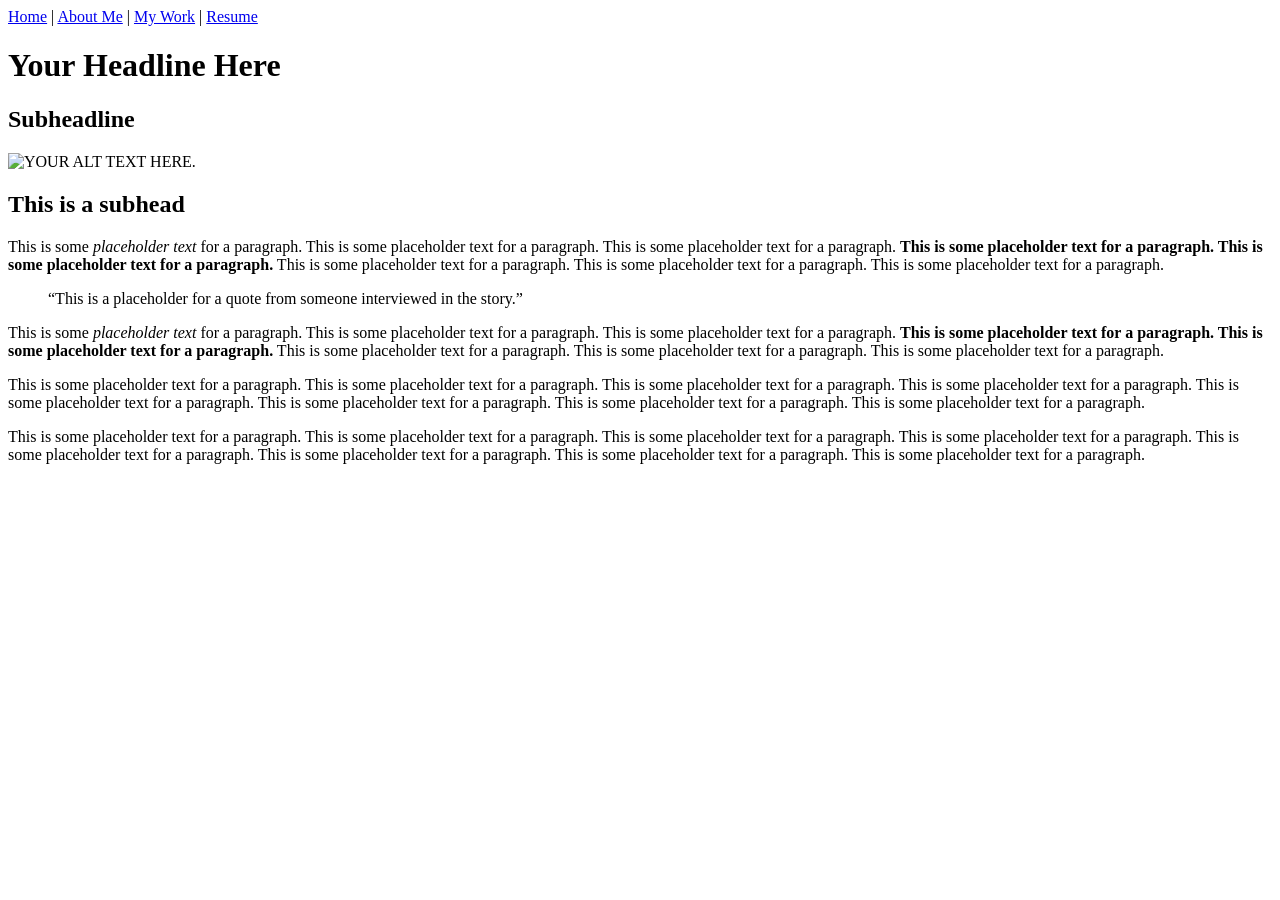
==== index.html @ 3f9091e5 "Add files via upload" ====
<html>

    <head>

        <title>
            Meet Dan Pacheco
        </title>        

        <link rel="stylesheet" href="main.css">

    </head>

    <body>


    <header>    

        <nav>
            <a href="index.html">Home</a>
             
            | <a href="about/index.html">About Me</a> 
            | 
            <a href="work/index.html">My Work</a> 
            | 
            <a href="resume/index.html">Resume</a>
        </nav>

    </header>

        <h1>
           Your Headline Here

            <!--  -->
            <!-- This is a comment -->

        </h1>

        <h2>
            Subheadline
        </h2>    
        

        <img src="YOURIMAGEHERE.png" alt="YOUR ALT TEXT HERE.">



        <h2>
            This is a subhead
        </h2>

        <p>
            This is some <i>placeholder text</i> for a paragraph. This is some placeholder text for a paragraph. This is some placeholder text for a paragraph. <b>This is some placeholder text for a paragraph. This is some placeholder text for a paragraph.</b> This is some placeholder text for a paragraph. This is some placeholder text for a paragraph. This is some placeholder text for a paragraph. 
        </p>

        <blockquote>
            &ldquo;This is a placeholder for a quote from someone interviewed in the story.&rdquo;
        </blockquote>

         <p>
            This is some <i>placeholder text</i> for a paragraph. This is some placeholder text for a paragraph. This is some placeholder text for a paragraph. <b>This is some placeholder text for a paragraph. This is some placeholder text for a paragraph.</b> This is some placeholder text for a paragraph. This is some placeholder text for a paragraph. This is some placeholder text for a paragraph. 
        </p>

        <p>
            This is some placeholder text for a paragraph. This is some placeholder text for a paragraph. This is some placeholder text for a paragraph. This is some placeholder text for a paragraph. This is some placeholder text for a paragraph. This is some placeholder text for a paragraph. This is some placeholder text for a paragraph. This is some placeholder text for a paragraph. 
        </p>

        <p>
            This is some placeholder text for a paragraph. This is some placeholder text for a paragraph. This is some placeholder text for a paragraph. This is some placeholder text for a paragraph. This is some placeholder text for a paragraph. This is some placeholder text for a paragraph. This is some placeholder text for a paragraph. This is some placeholder text for a paragraph. 
        </p>

    </body>

</html>
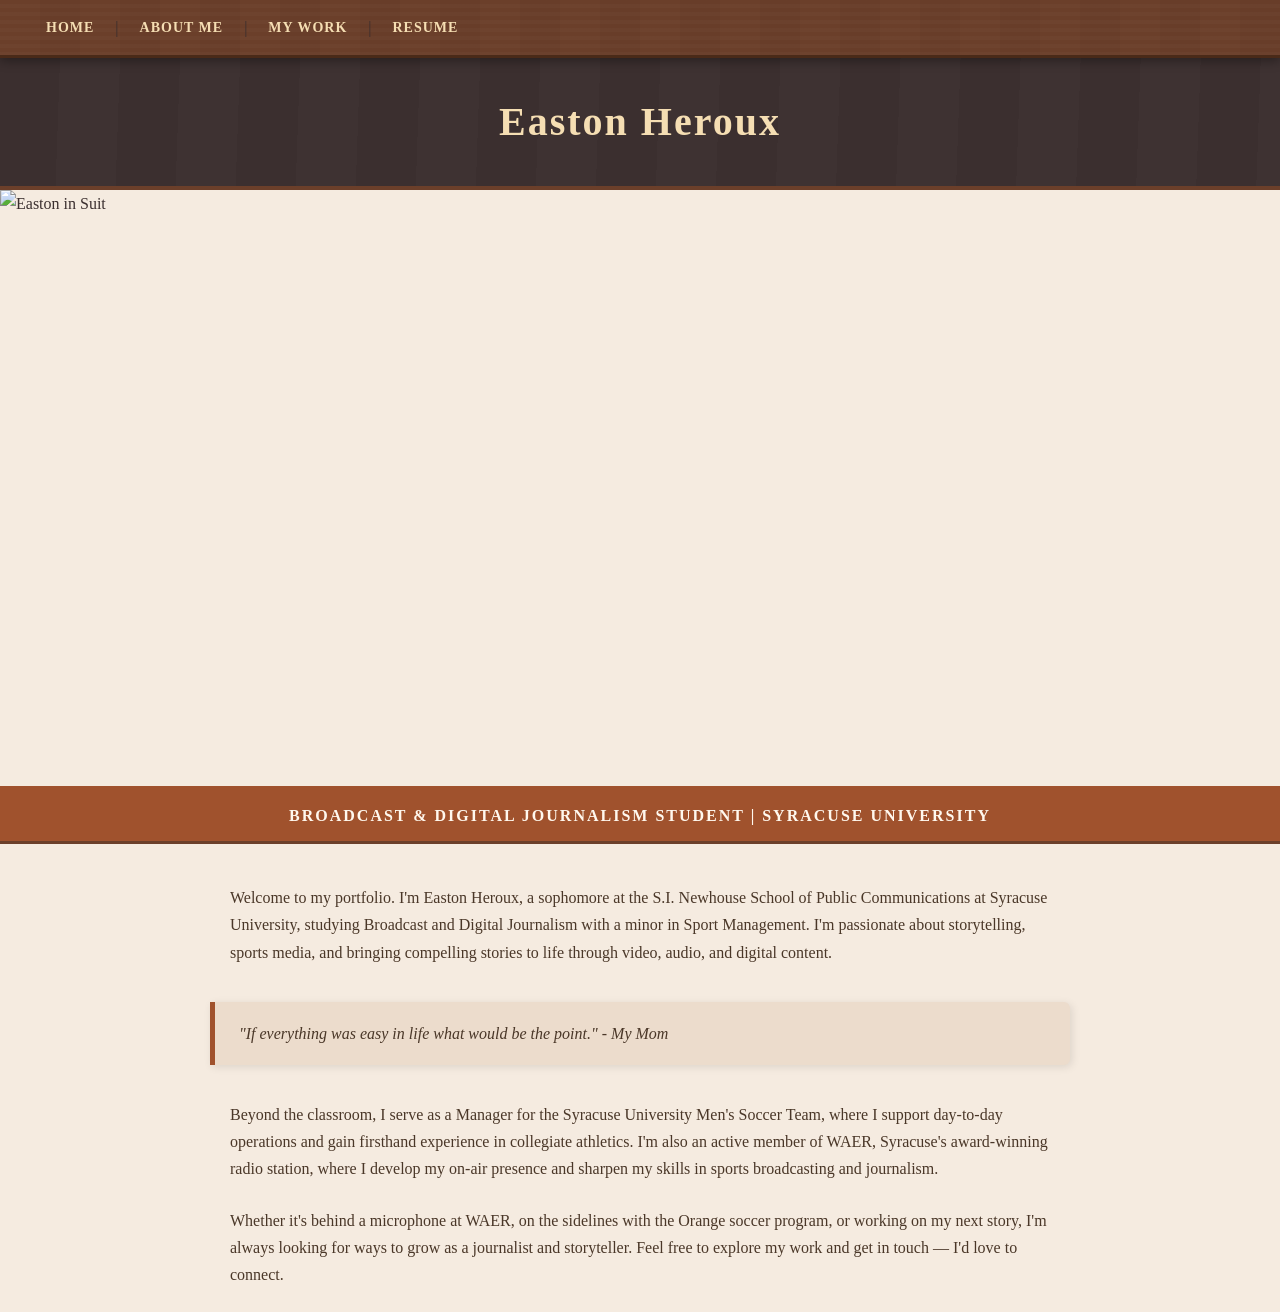
==== commit dca830ef: "Add files via upload Commit" ====
--- a/index.html
+++ b/index.html
@@ -1,74 +1,53 @@
+<!DOCTYPE html>
+<html lang="en">
+<head>
+    <meta charset="UTF-8">
+    <meta name="viewport" content="width=device-width, initial-scale=1.0">
+    <title>Easton Heroux</title>
+    <link rel="stylesheet" href="style.css">
+</head>
+<body>
 
-<html>
+<header>
+    <nav>
+        <a href="index.html">Home</a> |
+        <a href="about/index.html">About Me</a> |
+        <a href="work/index.html">My Work</a> |
+        <a href="resume/index.html">Resume</a>
+    </nav>
+</header>
 
-    <head>
-
-        <title>
-            Meet Dan Pacheco
-        </title>        
-
-        <link rel="stylesheet" href="main.css">
-
-    </head>
-
-    <body>
-
-
-    <header>    
-
-        <nav>
-            <a href="index.html">Home</a>
-             
-            | <a href="about/index.html">About Me</a> 
-            | 
-            <a href="work/index.html">My Work</a> 
-            | 
-            <a href="resume/index.html">Resume</a>
-        </nav>
-
-    </header>
-
-        <h1>
-           Your Headline Here
-
-            <!--  -->
-            <!-- This is a comment -->
-
-        </h1>
-
-        <h2>
-            Subheadline
-        </h2>    
-        
-
-        <img src="YOURIMAGEHERE.png" alt="YOUR ALT TEXT HERE.">
+<h1>Easton Heroux</h1>
 
 
 
-        <h2>
-            This is a subhead
-        </h2>
+<img class="profile-img"src="Me Pic.jpeg" alt="Easton in Suit" height="300">
 
-        <p>
-            This is some <i>placeholder text</i> for a paragraph. This is some placeholder text for a paragraph. This is some placeholder text for a paragraph. <b>This is some placeholder text for a paragraph. This is some placeholder text for a paragraph.</b> This is some placeholder text for a paragraph. This is some placeholder text for a paragraph. This is some placeholder text for a paragraph. 
-        </p>
+<h2>Broadcast & Digital Journalism Student | Syracuse University</h2>
 
-        <blockquote>
-            &ldquo;This is a placeholder for a quote from someone interviewed in the story.&rdquo;
-        </blockquote>
+<p>
+    Welcome to my portfolio. I'm Easton Heroux, a sophomore at the S.I. Newhouse School 
+    of Public Communications at Syracuse University, studying Broadcast and Digital Journalism 
+    with a minor in Sport Management. I'm passionate about storytelling, sports media, and 
+    bringing compelling stories to life through video, audio, and digital content.
+</p>
 
-         <p>
-            This is some <i>placeholder text</i> for a paragraph. This is some placeholder text for a paragraph. This is some placeholder text for a paragraph. <b>This is some placeholder text for a paragraph. This is some placeholder text for a paragraph.</b> This is some placeholder text for a paragraph. This is some placeholder text for a paragraph. This is some placeholder text for a paragraph. 
-        </p>
+<blockquote>
+    <p>"If everything was easy in life what would be the point." - My Mom</p>
+</blockquote>
 
-        <p>
-            This is some placeholder text for a paragraph. This is some placeholder text for a paragraph. This is some placeholder text for a paragraph. This is some placeholder text for a paragraph. This is some placeholder text for a paragraph. This is some placeholder text for a paragraph. This is some placeholder text for a paragraph. This is some placeholder text for a paragraph. 
-        </p>
+<p>
+    Beyond the classroom, I serve as a Manager for the Syracuse University Men's Soccer Team, 
+    where I support day-to-day operations and gain firsthand experience in collegiate athletics. 
+    I'm also an active member of WAER, Syracuse's award-winning radio station, where I develop 
+    my on-air presence and sharpen my skills in sports broadcasting and journalism.
+</p>
 
-        <p>
-            This is some placeholder text for a paragraph. This is some placeholder text for a paragraph. This is some placeholder text for a paragraph. This is some placeholder text for a paragraph. This is some placeholder text for a paragraph. This is some placeholder text for a paragraph. This is some placeholder text for a paragraph. This is some placeholder text for a paragraph. 
-        </p>
+<p>
+    Whether it's behind a microphone at WAER, on the sidelines with the Orange soccer program, 
+    or working on my next story, I'm always looking for ways to grow as a journalist and storyteller. 
+    Feel free to explore my work and get in touch — I'd love to connect.
+</p>
 
-    </body>
-
+</body>
 </html>
--- a/style.css
+++ b/style.css
@@ -0,0 +1,173 @@
+/* ── Reset & Base ── */
+* {
+    margin: 0;
+    padding: 0;
+    box-sizing: border-box;
+}
+
+body {
+    font-family: 'Georgia', serif;
+    background-color: #f5ebe0;
+    color: #3b2f2f;
+    line-height: 1.7;
+  overflow-y: scroll;
+}
+
+
+/* ── Header & Nav ── */
+header {
+    background-color: #6b3f2a;
+    background-image:
+        repeating-linear-gradient(
+            90deg,
+            transparent,
+            transparent 40px,
+            rgba(0,0,0,0.03) 40px,
+            rgba(0,0,0,0.03) 80px
+        ),
+        repeating-linear-gradient(
+            180deg,
+            transparent,
+            transparent 4px,
+            rgba(255,255,255,0.02) 4px,
+            rgba(255,255,255,0.02) 8px
+        );
+    padding: 0 30px;
+    position: sticky;
+    top: 0;
+    z-index: 100;
+    box-shadow: 0 3px 10px rgba(0, 0, 0, 0.35);
+    border-bottom: 3px solid #4a2a18;
+}
+
+nav {
+    display: flex;
+    gap: 5px;
+    align-items: center;
+    height: 55px;
+}
+
+nav a {
+    color: #f5deb3;
+    text-decoration: none;
+    font-size: 14px;
+    font-weight: bold;
+    text-transform: uppercase;
+    letter-spacing: 1px;
+    padding: 7px 16px;
+    border-radius: 4px;
+    transition: background-color 0.2s ease, color 0.2s ease;
+}
+
+nav a:hover {
+    background-color: #4a2a18;
+    color: #fff8ee;
+}
+
+
+h1 {
+    background-color: #3b2f2f;
+    background-image:
+        repeating-linear-gradient(
+            92deg,
+            transparent,
+            transparent 60px,
+            rgba(255,255,255,0.015) 60px,
+            rgba(255,255,255,0.015) 120px
+        );
+    color: #f5deb3;
+    font-size: 40px;
+    font-weight: 900;
+    letter-spacing: 2px;
+    padding: 30px 20px;
+    text-align: center;
+    width: 100%;
+    border-bottom: 4px solid #6b3f2a;
+}
+
+
+.profile-img {
+    width: 100%;
+    max-width: 100%;
+    height: 600px;
+    object-fit: cover;
+    object-position: top;
+    display: block;
+    margin: 0 auto;
+    border-bottom: 4px solid #a0522d;
+    
+
+}
+
+.resume-img {
+    width: 100%;
+    max-width: 500px;
+    height: 600px;  
+    display: block;
+    margin: 0 auto;
+    border-bottom: 4px solid #a0522d;
+    }
+
+
+
+/* ── H2 – Subheading ── */
+h2 {
+    background-color: #a0522d;
+    color: #fff8ee;
+    font-size: 16px;
+    font-weight: bold;
+    text-transform: uppercase;
+    letter-spacing: 2px;
+    padding: 12px 20px;
+    text-align: center;
+    width: 100%;
+    border-bottom: 3px solid #6b3f2a;
+    margin-bottom: 40px;
+}
+
+/* ── Content Wrapper ── */
+main, .content {
+    max-width: 860px;
+    margin: 0 auto;
+    padding: 20px;
+}
+
+/* ── Paragraphs ── */
+p {
+    font-size: 16px;
+    color: #4a3728;
+    max-width: 860px;
+    margin: 0 auto 24px auto;
+    padding: 0 20px;
+}
+
+/* ── Blockquote ── */
+blockquote {
+    border-left: 5px solid #a0522d;
+    background-color: #ecdccc;
+    padding: 18px 24px;
+    margin: 36px auto;
+    max-width: 860px;
+    font-style: italic;
+    font-size: 20px;
+    color: #3b2f2f;
+    border-radius: 0 6px 6px 0;
+    box-shadow: 2px 2px 8px rgba(0,0,0,0.1);
+}
+
+blockquote p {
+    margin: 0;
+    padding: 0;
+}
+
+
+footer {
+    background-color: #3b2f2f;
+    color: #c4a882;
+    text-align: center;
+    padding: 24px;
+    font-size: 13px;
+    margin-top: 60px;
+    letter-spacing: 1px;
+    border-top: 3px solid #6b3f2a;
+}
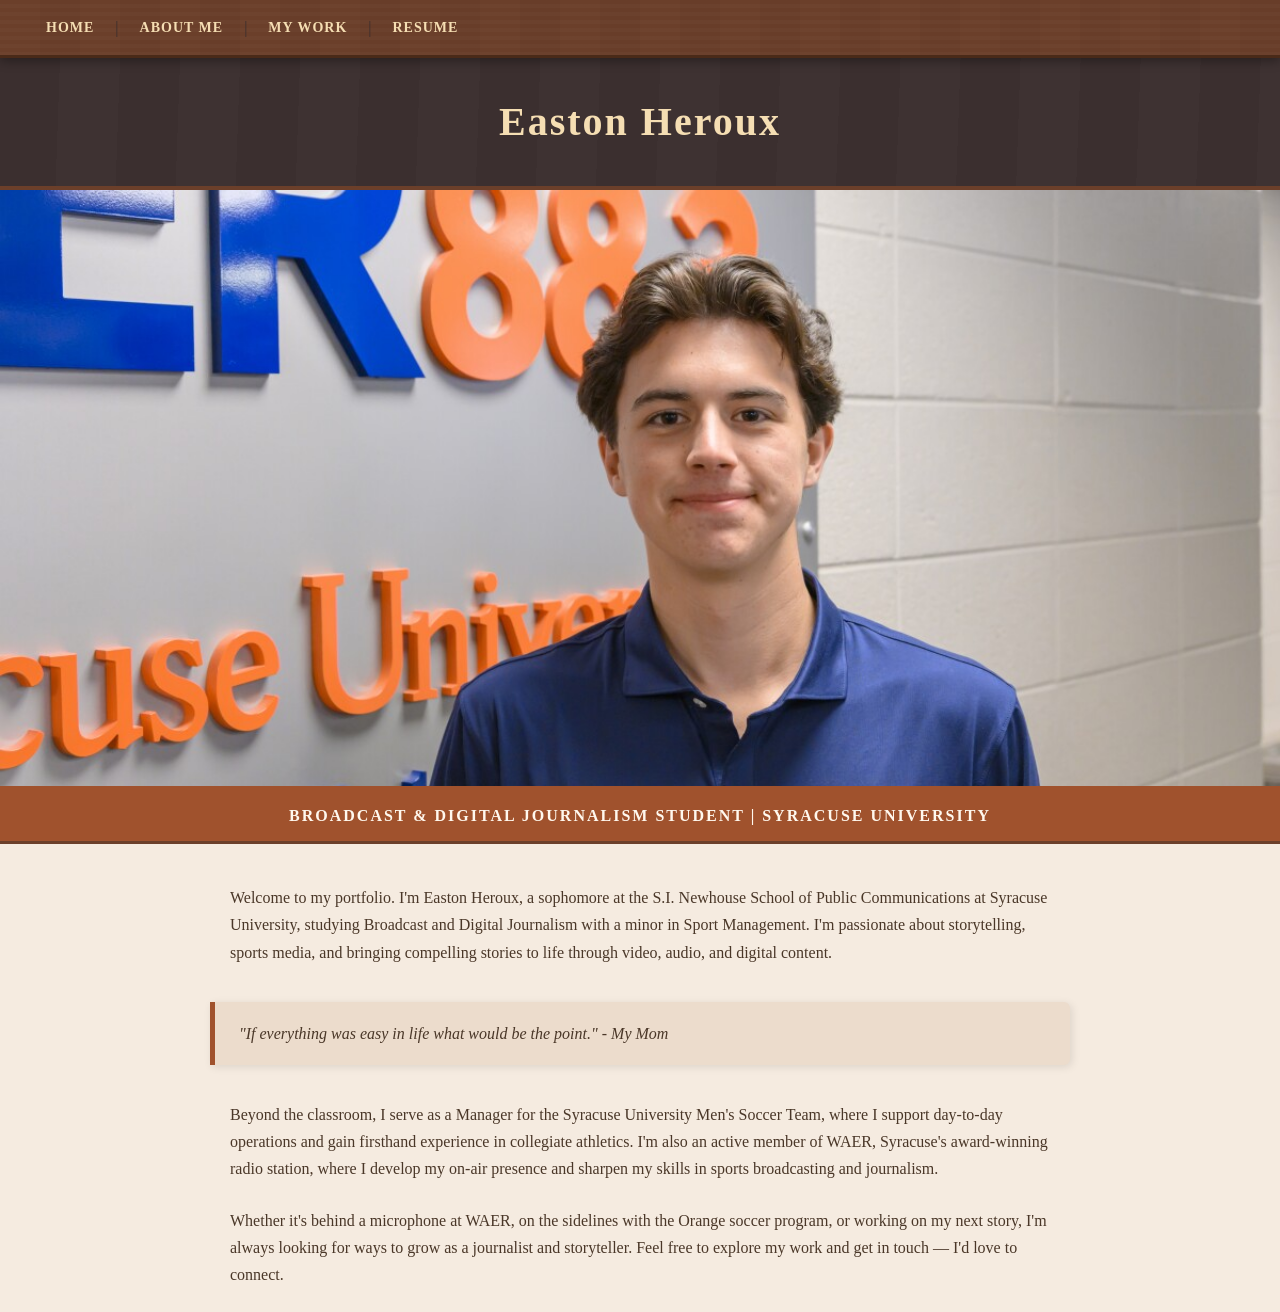
==== commit 710d3018: "Add files via upload commit final time" ====
--- a/index.html
+++ b/index.html
@@ -21,7 +21,7 @@
 
 
 
-<img class="profile-img"src="Me Pic.jpeg" alt="Easton in Suit" height="300">
+<img class="profile-img"src="me-pic.jpeg" alt="Easton in Suit" height="300">
 
 <h2>Broadcast & Digital Journalism Student | Syracuse University</h2>
 
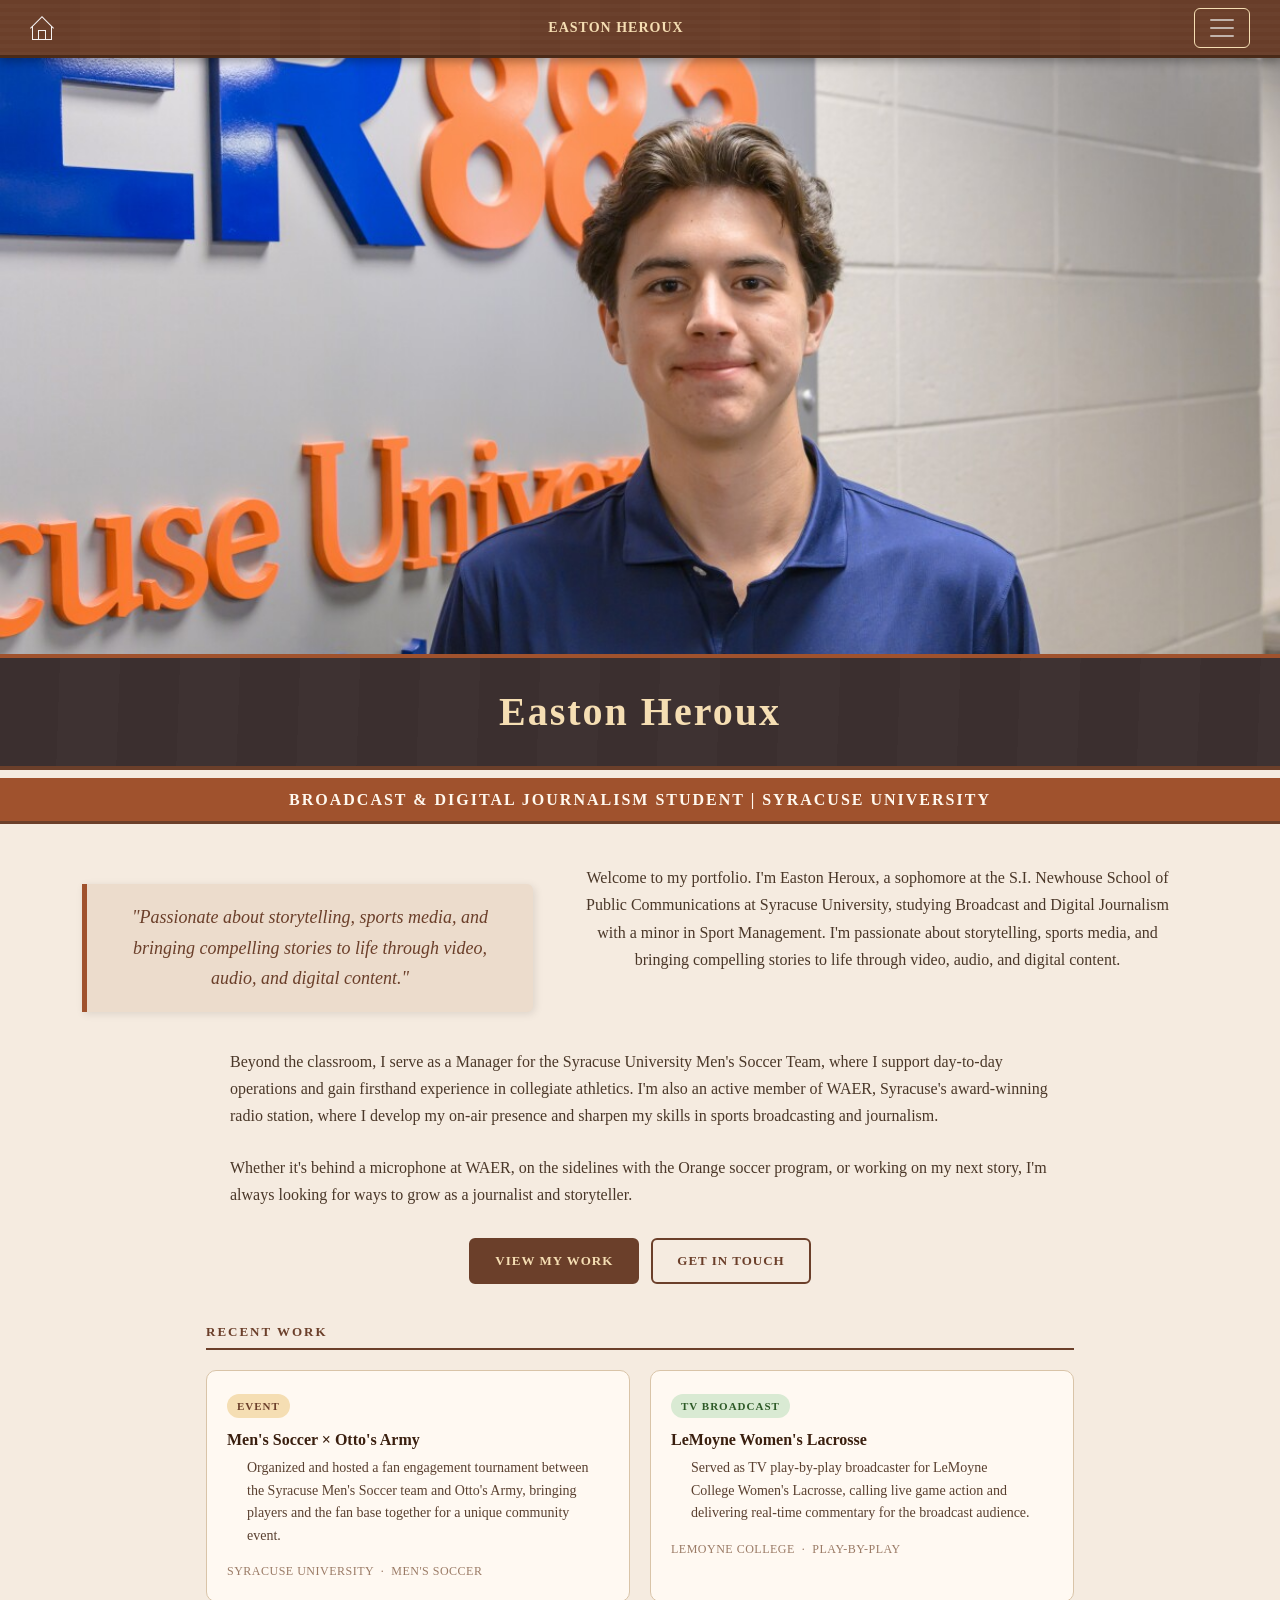
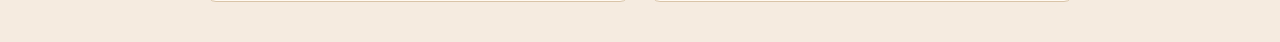
==== commit 41928a37: "Add files via upload New index" ====
--- a/index.html
+++ b/index.html
@@ -1,53 +1,206 @@
 <!DOCTYPE html>
 <html lang="en">
 <head>
-    <meta charset="UTF-8">
-    <meta name="viewport" content="width=device-width, initial-scale=1.0">
-    <title>Easton Heroux</title>
-    <link rel="stylesheet" href="style.css">
+<meta charset="UTF-8">
+<meta name="viewport" content="width=device-width, initial-scale=1.0">
+<title>Easton Heroux</title>
+<link href="https://cdn.jsdelivr.net/npm/bootstrap@5.3.8/dist/css/bootstrap.min.css" rel="stylesheet" integrity="sha384-sRIl4kxILFvY47J16cr9ZwB07vP4J8+LH7qKQnuqkuIAvNWLzeN8tE5YBujZqJLB" crossorigin="anonymous">
+<link rel="stylesheet" href="style.css">
+<style>
+  /* Scroll fade-in */
+  .fade-in {
+    opacity: 0;
+    transform: translateY(20px);
+    transition: opacity 0.6s ease, transform 0.6s ease;
+  }
+  .fade-in.visible {
+    opacity: 1;
+    transform: translateY(0);
+  }
+
+  /* CTA buttons */
+  .cta-buttons {
+    display: flex;
+    gap: 12px;
+    justify-content: center;
+    margin: 30px 0;
+    flex-wrap: wrap;
+  }
+  .cta-btn {
+    display: inline-block;
+    padding: 10px 24px;
+    font-size: 13px;
+    font-weight: bold;
+    text-transform: uppercase;
+    letter-spacing: 1px;
+    border-radius: 6px;
+    text-decoration: none;
+    transition: background-color 0.2s ease, transform 0.15s ease;
+  }
+  .cta-btn-primary {
+    background-color: #6b3f2a;
+    color: #f5deb3;
+    border: 2px solid #6b3f2a;
+  }
+  .cta-btn-primary:hover {
+    background-color: #4a2a18;
+    color: #f5deb3;
+    transform: translateY(-2px);
+  }
+  .cta-btn-secondary {
+    background-color: transparent;
+    color: #6b3f2a;
+    border: 2px solid #6b3f2a;
+  }
+  .cta-btn-secondary:hover {
+    background-color: #6b3f2a;
+    color: #f5deb3;
+    transform: translateY(-2px);
+  }
+
+  /* Recent Work */
+  .recent-work-section {
+    margin: 40px auto;
+    max-width: 900px;
+    padding: 0 16px;
+  }
+  .recent-work-section h3 {
+    font-size: 13px;
+    font-weight: bold;
+    text-transform: uppercase;
+    letter-spacing: 2px;
+    color: #6b3f2a;
+    margin-bottom: 20px;
+    border-bottom: 2px solid #6b3f2a;
+    padding-bottom: 8px;
+  }
+  .work-cards {
+    display: grid;
+    grid-template-columns: repeat(auto-fit, minmax(260px, 1fr));
+    gap: 20px;
+  }
+  .work-card {
+    background-color: #fff9f2;
+    border: 1px solid #d9c4a8;
+    border-radius: 10px;
+    padding: 20px;
+    transition: transform 0.2s ease, box-shadow 0.2s ease;
+  }
+  .work-card:hover {
+    transform: translateY(-3px);
+    box-shadow: 0 6px 18px rgba(107, 63, 42, 0.12);
+  }
+  .work-type-badge {
+    display: inline-block;
+    font-size: 11px;
+    font-weight: bold;
+    text-transform: uppercase;
+    letter-spacing: 1px;
+    padding: 3px 10px;
+    border-radius: 20px;
+    margin-bottom: 12px;
+  }
+  .badge-event { background-color: #f5deb3; color: #6b3f2a; }
+  .badge-broadcast { background-color: #d9ead3; color: #2d5a27; }
+  .work-card h4 { font-size: 16px; font-weight: bold; color: #3a1f0f; margin-bottom: 8px; }
+  .work-card p { font-size: 14px; color: #5a4030; line-height: 1.6; margin-bottom: 0; }
+  .work-card-footer { margin-top: 14px; font-size: 12px; color: #9a7a65; text-transform: uppercase; letter-spacing: 0.5px; }
+</style>
 </head>
 <body>
-
 <header>
-    <nav>
-        <a href="index.html">Home</a> |
-        <a href="about/index.html">About Me</a> |
-        <a href="work/index.html">My Work</a> |
-        <a href="resume/index.html">Resume</a>
-    </nav>
+<nav class="navbar" style="padding: 0;">
+<div class="container-fluid" style="padding: 0;">
+  <svg fill="#f5f2f2" width="24" height="24" xmlns="http://www.w3.org/2000/svg" fill-rule="evenodd" clip-rule="evenodd"><path d="M22 11.414v12.586h-20v-12.586l-1.293 1.293-.707-.707 12-12 12 12-.707.707-1.293-1.293zm-6 11.586h5v-12.586l-9-9-9 9v12.586h5v-9h8v9zm-1-7.889h-6v7.778h6v-7.778z"/></svg>
+<a class="navbar-brand" href="index.html" style="color: #f5deb3; font-size: 14px; font-weight: bold; text-transform: uppercase; letter-spacing: 1px;">Easton Heroux</a>
+<button class="navbar-toggler" type="button" data-bs-toggle="collapse" data-bs-target="#navbarNav" style="border-color: #f5deb3;">
+<span class="navbar-toggler-icon" style="filter: invert(1);"></span>
+</button>
+<div class="collapse navbar-collapse w-auto" id="navbarNav">
+<ul class="navbar-nav ms-auto px-3 py-2 rounded" style="background-color: #6b3f2a; border: 1px solid #4a2a18;">
+<li class="nav-item"><a class="nav-link" href="index.html" style="color: #f5deb3; font-size: 14px; font-weight: bold; text-transform: uppercase; letter-spacing: 1px;">Home</a></li>
+<li class="nav-item"><a class="nav-link" href="about/index.html" style="color: #f5deb3; font-size: 14px; font-weight: bold; text-transform: uppercase; letter-spacing: 1px;">About Me</a></li>
+<li class="nav-item"><a class="nav-link" href="work/index.html" style="color: #f5deb3; font-size: 14px; font-weight: bold; text-transform: uppercase; letter-spacing: 1px;">My Work</a></li>
+<li class="nav-item"><a class="nav-link" href="resume/index.html" style="color: #f5deb3; font-size: 14px; font-weight: bold; text-transform: uppercase; letter-spacing: 1px;">Resume</a></li>
+</ul>
+</div>
+</div>
+</nav>
 </header>
 
+<img class="profile-img" src="me-pic.jpeg" alt="Easton in Suit" height="300">
 <h1>Easton Heroux</h1>
-
-
-
-<img class="profile-img"src="me-pic.jpeg" alt="Easton in Suit" height="300">
-
 <h2>Broadcast & Digital Journalism Student | Syracuse University</h2>
 
-<p>
-    Welcome to my portfolio. I'm Easton Heroux, a sophomore at the S.I. Newhouse School 
-    of Public Communications at Syracuse University, studying Broadcast and Digital Journalism 
-    with a minor in Sport Management. I'm passionate about storytelling, sports media, and 
-    bringing compelling stories to life through video, audio, and digital content.
+<div class="container text-center">
+<div class="row">
+<div class="col-sm-5">
+<blockquote class="fade-in" style="font-size: 18px; font-style: italic; color: #6b3f2a; margin-top: 20px;">
+  "Passionate about storytelling, sports media, and bringing compelling stories to life through video, audio, and digital content."
+</blockquote>
+</div>
+<div class="col-sm-7">
+<p class="fade-in">
+  Welcome to my portfolio. I'm Easton Heroux, a sophomore at the S.I. Newhouse School
+  of Public Communications at Syracuse University, studying Broadcast and Digital Journalism
+  with a minor in Sport Management. I'm passionate about storytelling, sports media, and
+  bringing compelling stories to life through video, audio, and digital content.
 </p>
-
-<blockquote>
-    <p>"If everything was easy in life what would be the point." - My Mom</p>
-</blockquote>
-
-<p>
-    Beyond the classroom, I serve as a Manager for the Syracuse University Men's Soccer Team, 
-    where I support day-to-day operations and gain firsthand experience in collegiate athletics. 
-    I'm also an active member of WAER, Syracuse's award-winning radio station, where I develop 
-    my on-air presence and sharpen my skills in sports broadcasting and journalism.
+</div>
+</div>
+</div>
+
+<p class="fade-in">
+  Beyond the classroom, I serve as a Manager for the Syracuse University Men's Soccer Team,
+  where I support day-to-day operations and gain firsthand experience in collegiate athletics.
+  I'm also an active member of WAER, Syracuse's award-winning radio station, where I develop
+  my on-air presence and sharpen my skills in sports broadcasting and journalism.
 </p>
-
-<p>
-    Whether it's behind a microphone at WAER, on the sidelines with the Orange soccer program, 
-    or working on my next story, I'm always looking for ways to grow as a journalist and storyteller. 
-    Feel free to explore my work and get in touch — I'd love to connect.
+<p class="fade-in">
+  Whether it's behind a microphone at WAER, on the sidelines with the Orange soccer program,
+  or working on my next story, I'm always looking for ways to grow as a journalist and storyteller.
 </p>
 
+<!-- CTA Buttons -->
+<div class="cta-buttons fade-in">
+  <a href="work/index.html" class="cta-btn cta-btn-primary">View My Work</a>
+  <a href="about/index.html" class="cta-btn cta-btn-secondary">Get in Touch</a>
+</div>
+
+<!-- Recent Work Section -->
+<section class="recent-work-section fade-in">
+  <h3>Recent Work</h3>
+  <div class="work-cards">
+
+    <div class="work-card">
+      <span class="work-type-badge badge-event">Event</span>
+      <h4>Men's Soccer × Otto's Army</h4>
+      <p>Organized and hosted a fan engagement tournament between the Syracuse Men's Soccer team and Otto's Army, bringing players and the fan base together for a unique community event.</p>
+      <div class="work-card-footer">Syracuse University &nbsp;·&nbsp; Men's Soccer</div>
+    </div>
+
+    <div class="work-card">
+      <span class="work-type-badge badge-broadcast">TV Broadcast</span>
+      <h4>LeMoyne Women's Lacrosse</h4>
+      <p>Served as TV play-by-play broadcaster for LeMoyne College Women's Lacrosse, calling live game action and delivering real-time commentary for the broadcast audience.</p>
+      <div class="work-card-footer">LeMoyne College &nbsp;·&nbsp; Play-by-Play</div>
+    </div>
+
+  </div>
+</section>
+
+<script src="https://cdn.jsdelivr.net/npm/bootstrap@5.3.8/dist/js/bootstrap.bundle.min.js" integrity="sha384-FKyoEForCGlyvwx9Hj09JcYn3nv7wiPVlz7YYwJrWVcXK/BmnVDxM+D2scQbITxI" crossorigin="anonymous"></script>
+<script>
+  // Scroll fade-in observer
+  const observer = new IntersectionObserver((entries) => {
+    entries.forEach(entry => {
+      if (entry.isIntersecting) {
+        entry.target.classList.add('visible');
+      }
+    });
+  }, { threshold: 0.1 });
+
+  document.querySelectorAll('.fade-in').forEach(el => observer.observe(el));
+</script>
 </body>
 </html>
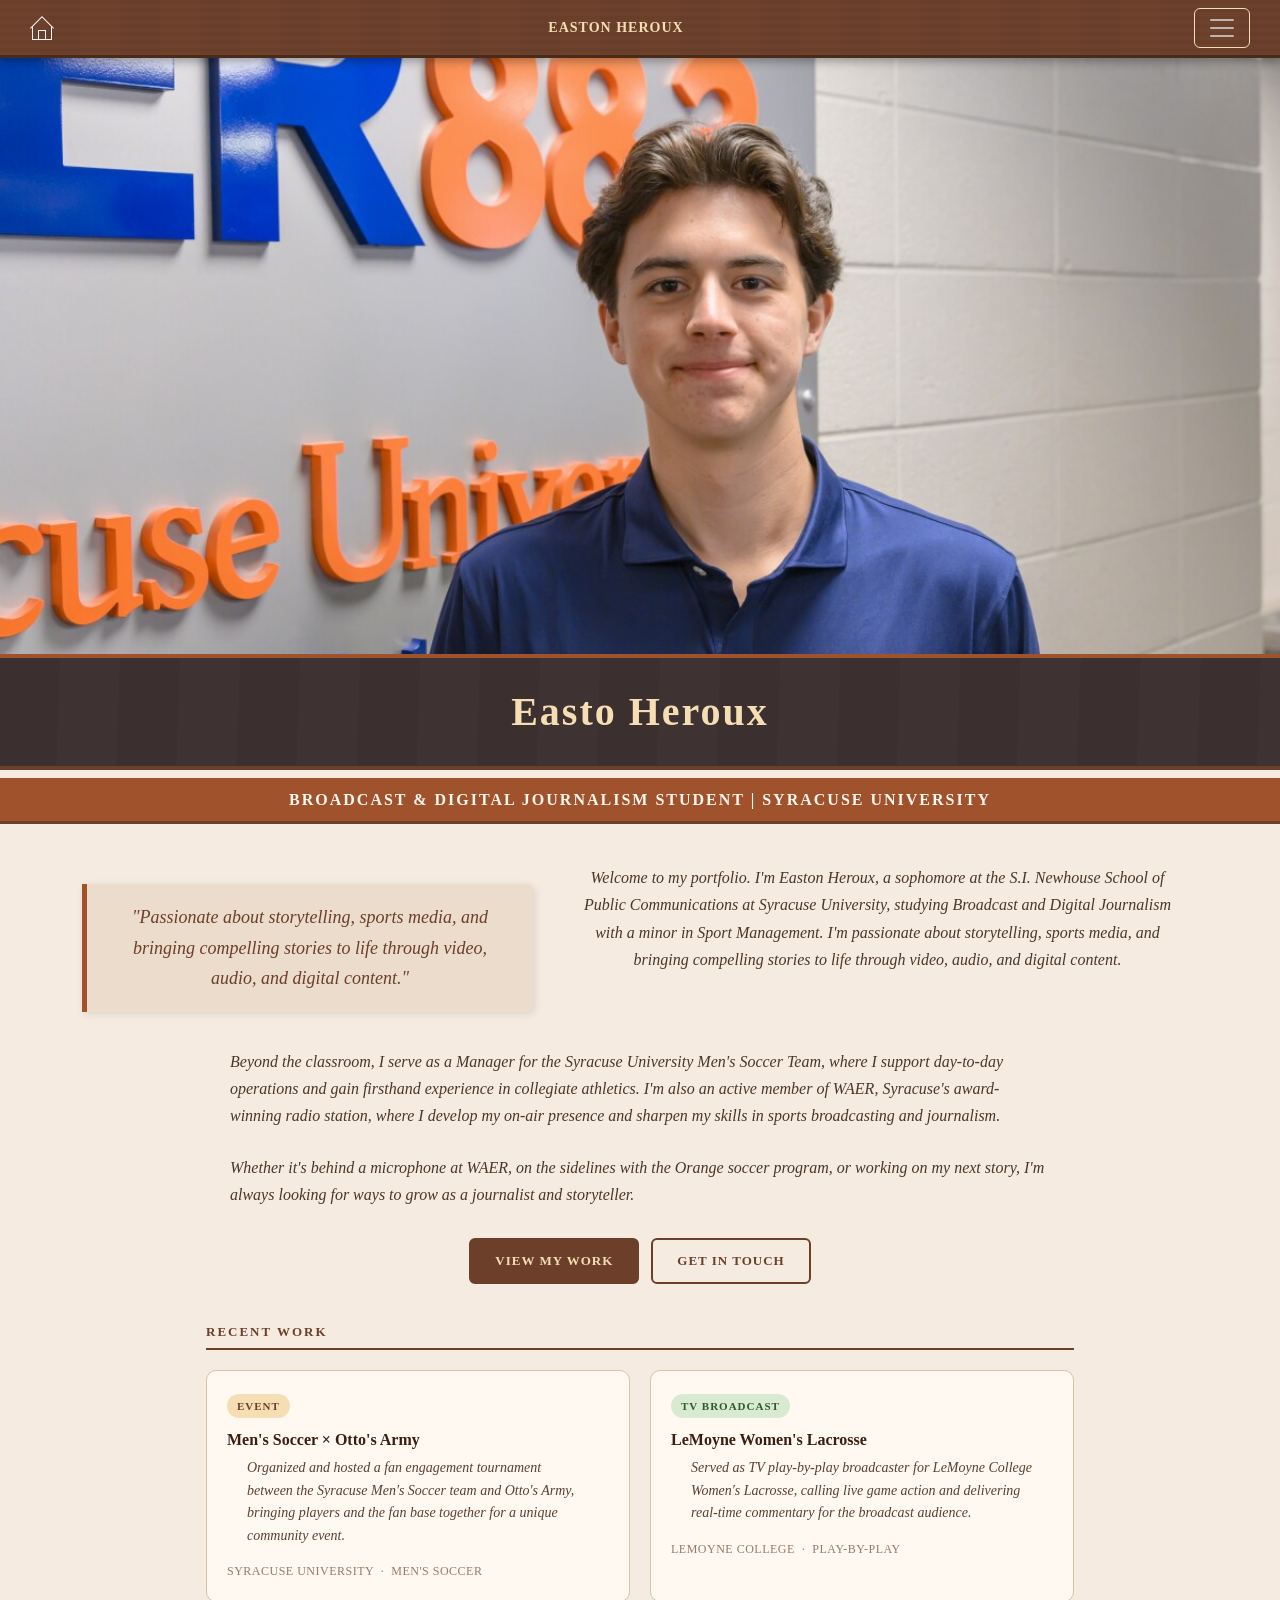
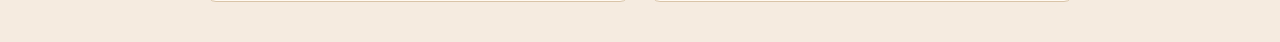
==== commit 951c65fe: "Add files via upload" ====
--- a/index.html
+++ b/index.html
@@ -122,6 +122,7 @@
 <li class="nav-item"><a class="nav-link" href="about/index.html" style="color: #f5deb3; font-size: 14px; font-weight: bold; text-transform: uppercase; letter-spacing: 1px;">About Me</a></li>
 <li class="nav-item"><a class="nav-link" href="work/index.html" style="color: #f5deb3; font-size: 14px; font-weight: bold; text-transform: uppercase; letter-spacing: 1px;">My Work</a></li>
 <li class="nav-item"><a class="nav-link" href="resume/index.html" style="color: #f5deb3; font-size: 14px; font-weight: bold; text-transform: uppercase; letter-spacing: 1px;">Resume</a></li>
+<li class="nav-item"><a class="nav-link" href="finalproject/index.html" style="color: #f5deb3; font-size: 14px; font-weight: bold; text-transform: uppercase; letter-spacing: 1px;">Final Project</a></li>
 </ul>
 </div>
 </div>
@@ -129,7 +130,7 @@
 </header>
 
 <img class="profile-img" src="me-pic.jpeg" alt="Easton in Suit" height="300">
-<h1>Easton Heroux</h1>
+<h1>Easto Heroux</h1>
 <h2>Broadcast & Digital Journalism Student | Syracuse University</h2>
 
 <div class="container text-center">
--- a/style.css
+++ b/style.css
@@ -1,4 +1,6 @@
 /* ── Reset & Base ── */
+
+
 * {
     margin: 0;
     padding: 0;
@@ -76,6 +78,7 @@
             rgba(255,255,255,0.015) 120px
         );
     color: #f5deb3;
+    font-family: 'Playfair Display', Georgia, serif;
     font-size: 40px;
     font-weight: 900;
     letter-spacing: 2px;
@@ -133,7 +136,11 @@
 }
 
 /* ── Paragraphs ── */
+
+
 p {
+    font-family: 'Cormorant Garamond', Georgia, serif;
+    font-style: italic;
     font-size: 16px;
     color: #4a3728;
     max-width: 860px;
@@ -170,4 +177,4 @@
     margin-top: 60px;
     letter-spacing: 1px;
     border-top: 3px solid #6b3f2a;
-}+}
